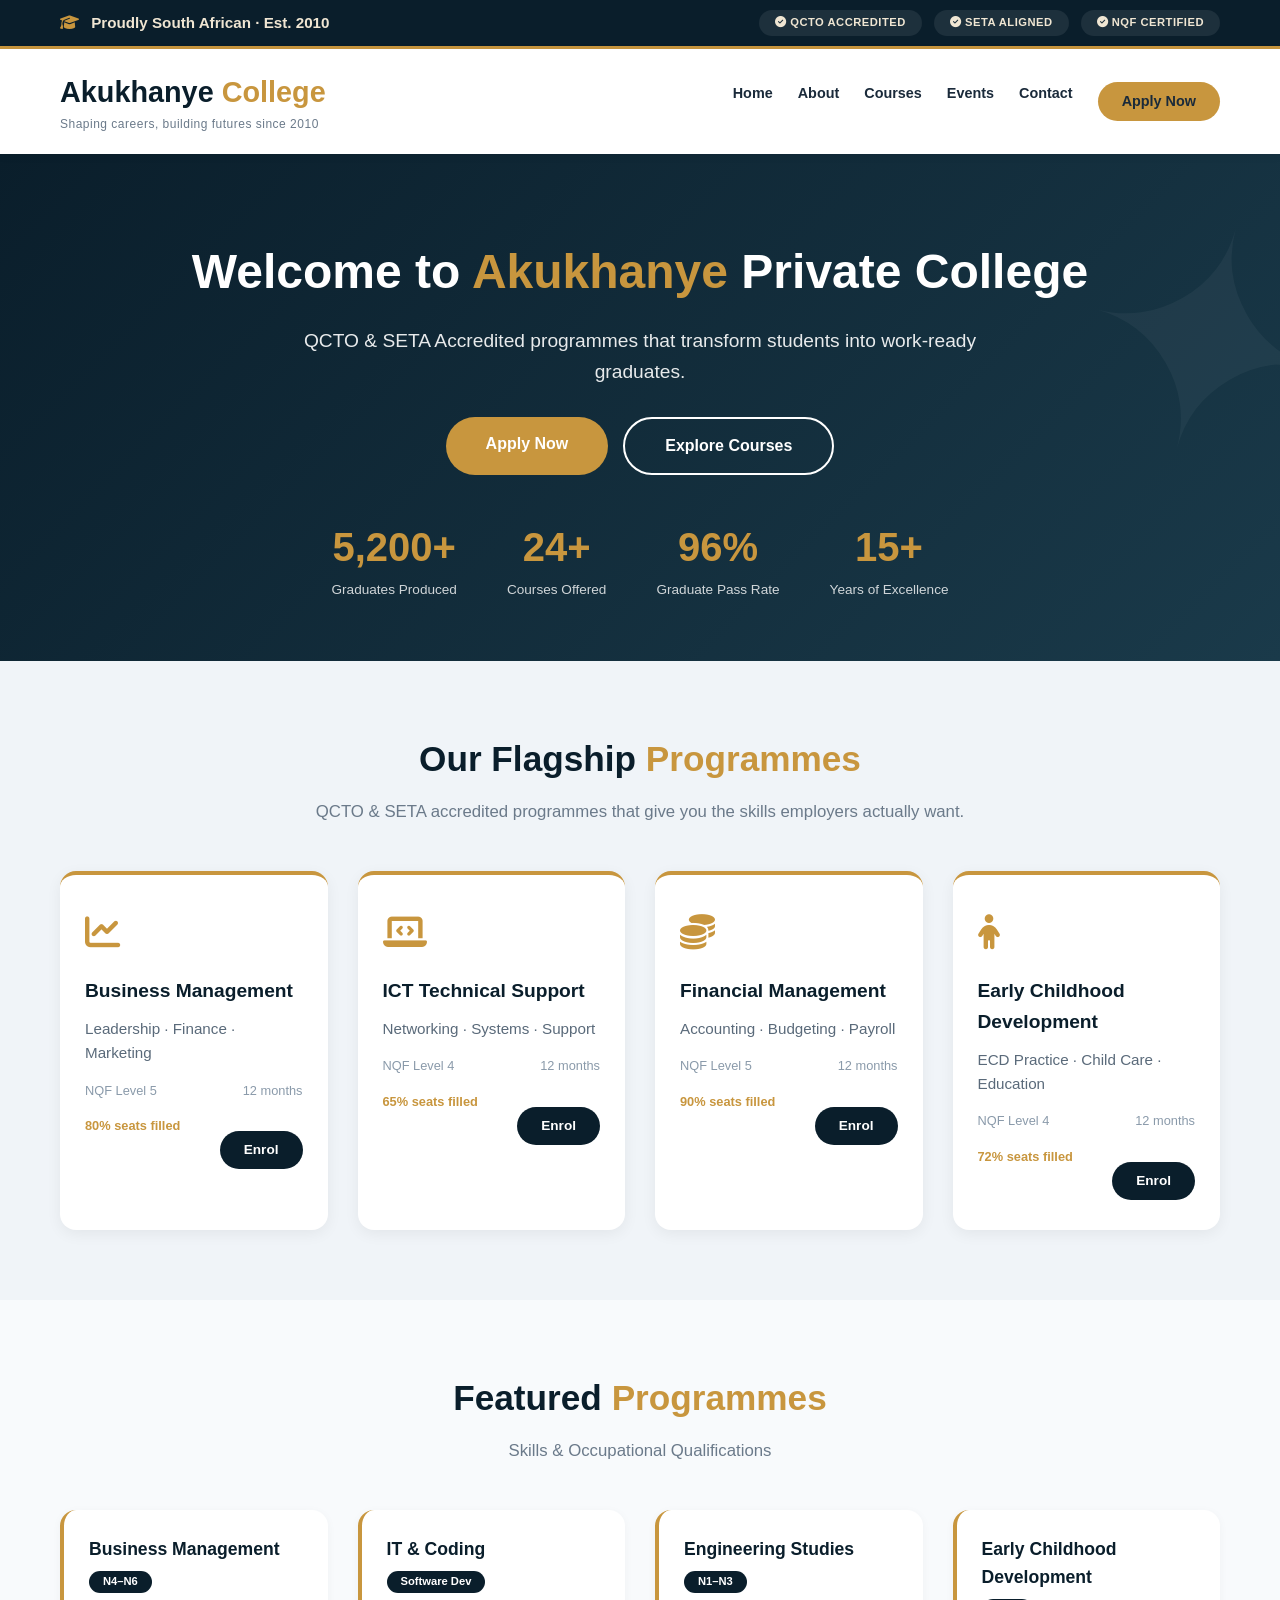
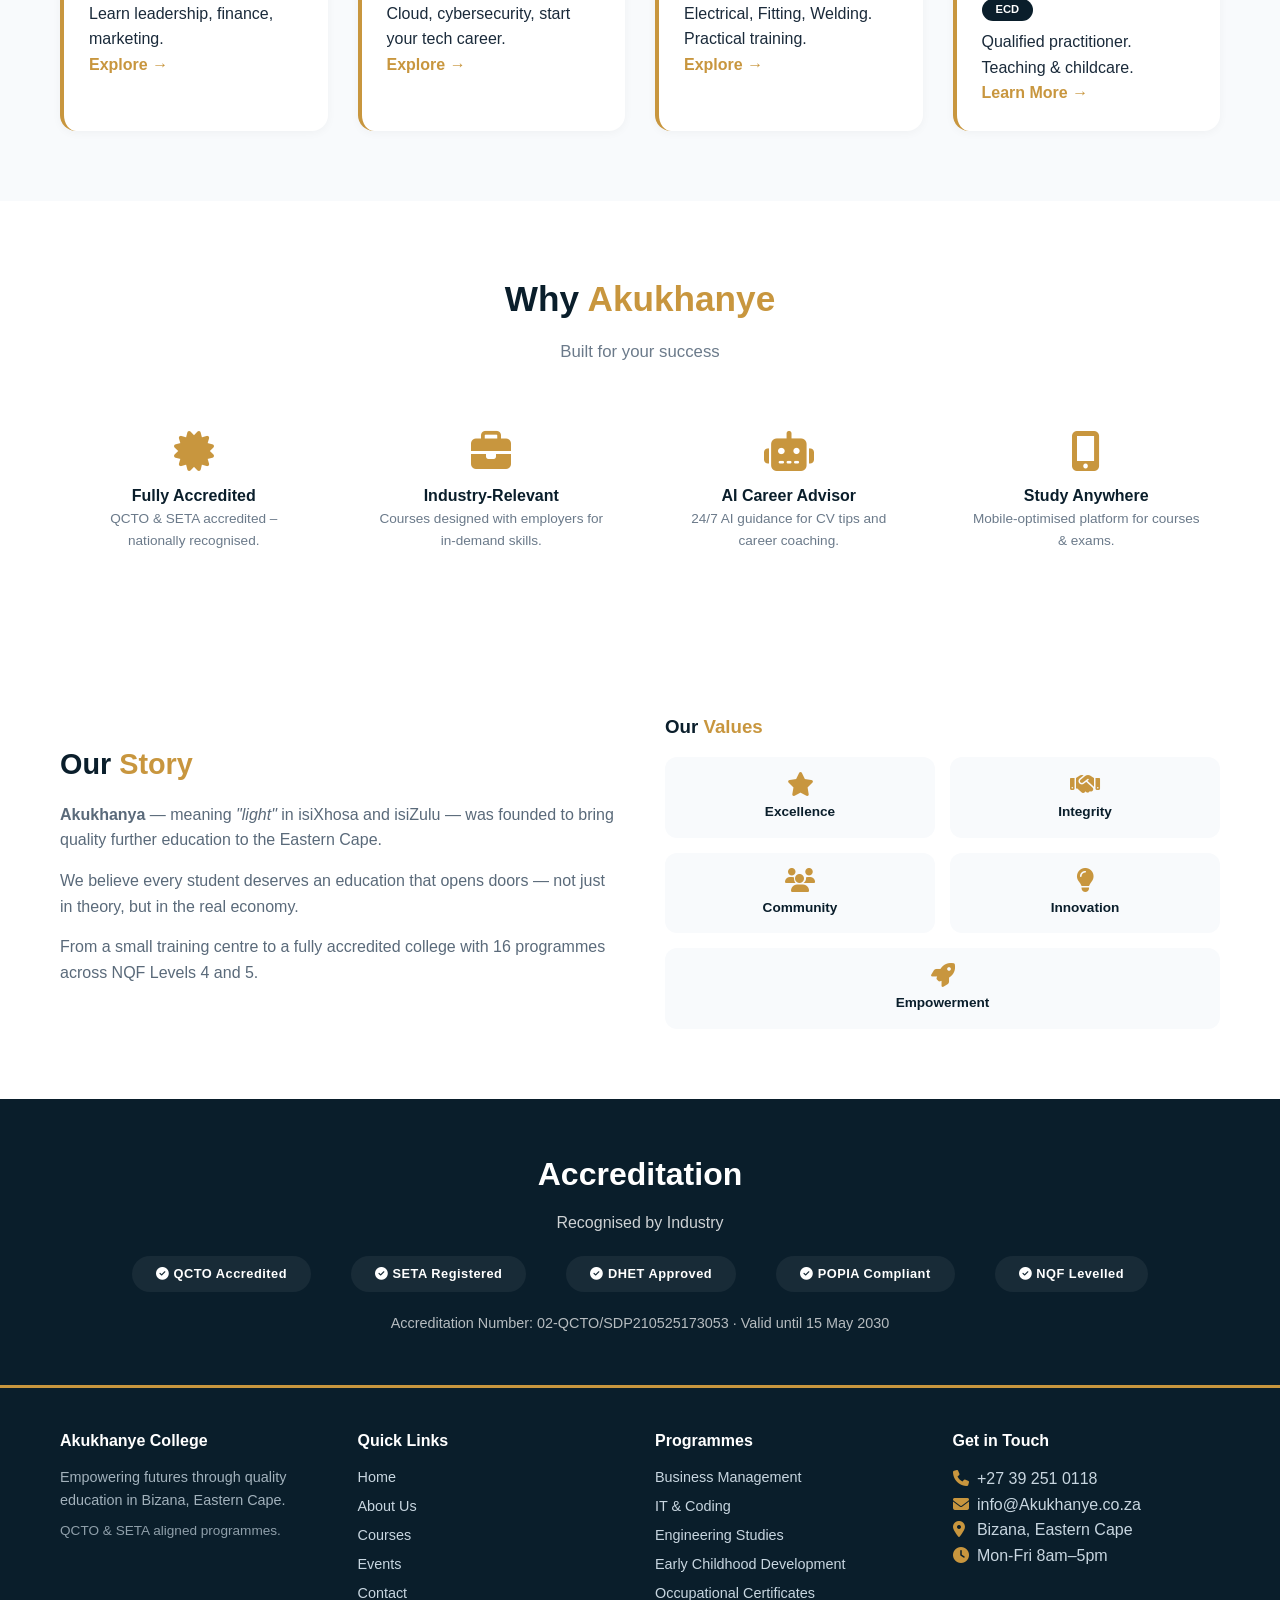
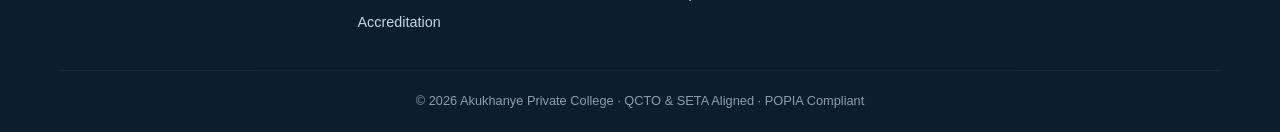
==== index.html @ 6bc245f5 "Initial commit: Akukhanye Private College website" ====
﻿<!DOCTYPE html>
<html lang="en">
<head>
    <meta charset="UTF-8" />
    <meta name="viewport" content="width=device-width, initial-scale=1.0" />
    <title>Akukhanye Private College · Est. 2010</title>
    <link rel="stylesheet" href="https://cdnjs.cloudflare.com/ajax/libs/font-awesome/6.5.0/css/all.min.css" />
    <style>
        * {
            margin: 0;
            padding: 0;
            box-sizing: border-box;
            font-family: 'Segoe UI', Tahoma, Geneva, Verdana, sans-serif;
        }

        body {
            background: #f0f4f8;
            color: #1a2a3a;
            line-height: 1.6;
        }

        .container {
            max-width: 1200px;
            margin: 0 auto;
            padding: 0 20px;
        }

        /* Top Bar */
        .top-bar {
            background: #0a1e2b;
            color: #f0e6d3;
            padding: 10px 0;
            border-bottom: 3px solid #c8963e;
        }

        .top-bar .container {
            display: flex;
            justify-content: space-between;
            align-items: center;
            flex-wrap: wrap;
            gap: 10px;
        }

        .top-bar .brand {
            font-weight: 700;
            font-size: 0.95rem;
        }

        .top-bar .brand i {
            color: #c8963e;
            margin-right: 8px;
        }

        .top-bar .badges {
            display: flex;
            gap: 12px;
            flex-wrap: wrap;
        }

        .top-bar .badges span {
            background: rgba(255, 255, 255, 0.08);
            padding: 4px 16px;
            border-radius: 20px;
            font-size: 0.7rem;
            font-weight: 600;
            text-transform: uppercase;
            letter-spacing: 0.5px;
        }

        /* Header */
        .header {
            background: white;
            padding: 20px 0;
            box-shadow: 0 2px 10px rgba(0,0,0,0.05);
            position: sticky;
            top: 0;
            z-index: 100;
        }

        .header .container {
            display: flex;
            justify-content: space-between;
            align-items: center;
            flex-wrap: wrap;
            gap: 15px;
        }

        .logo h1 {
            font-size: 1.8rem;
            font-weight: 800;
            color: #0a1e2b;
        }

        .logo span {
            color: #c8963e;
        }

        .logo .tagline {
            font-size: 0.75rem;
            color: #6b7a8a;
            letter-spacing: 0.5px;
        }

        .nav {
            display: flex;
            gap: 25px;
            flex-wrap: wrap;
        }

        .nav a {
            text-decoration: none;
            color: #1a2a3a;
            font-weight: 600;
            font-size: 0.9rem;
            transition: color 0.3s;
        }

        .nav a:hover {
            color: #c8963e;
        }

        .btn-primary {
            background: #c8963e;
            color: white;
            padding: 10px 28px;
            border: none;
            border-radius: 30px;
            font-weight: 700;
            font-size: 0.9rem;
            cursor: pointer;
            transition: background 0.3s;
            text-decoration: none;
            display: inline-block;
        }

        .btn-primary:hover {
            background: #b07d2a;
        }

        .btn-outline {
            background: transparent;
            color: #0a1e2b;
            padding: 10px 28px;
            border: 2px solid #c8963e;
            border-radius: 30px;
            font-weight: 700;
            font-size: 0.9rem;
            cursor: pointer;
            transition: all 0.3s;
            text-decoration: none;
            display: inline-block;
        }

        .btn-outline:hover {
            background: #c8963e;
            color: white;
        }

        /* Hero */
        .hero {
            background: linear-gradient(135deg, #0a1e2b 0%, #1a3a4a 100%);
            color: white;
            padding: 80px 0 60px;
            text-align: center;
            position: relative;
            overflow: hidden;
        }

        .hero::before {
            content: "✦";
            position: absolute;
            font-size: 300px;
            opacity: 0.04;
            right: -50px;
            top: -50px;
            transform: rotate(15deg);
        }

        .hero h2 {
            font-size: 3rem;
            font-weight: 800;
            margin-bottom: 15px;
            position: relative;
        }

        .hero h2 span {
            color: #c8963e;
        }

        .hero p {
            font-size: 1.2rem;
            max-width: 700px;
            margin: 0 auto 30px;
            opacity: 0.9;
        }

        .hero .stats {
            display: flex;
            justify-content: center;
            gap: 50px;
            flex-wrap: wrap;
            margin-top: 40px;
        }

        .hero .stat-item {
            text-align: center;
        }

        .hero .stat-item .number {
            font-size: 2.5rem;
            font-weight: 800;
            color: #c8963e;
        }

        .hero .stat-item .label {
            font-size: 0.85rem;
            opacity: 0.8;
        }

        .hero .cta-group {
            display: flex;
            gap: 15px;
            justify-content: center;
            flex-wrap: wrap;
            margin-top: 10px;
        }

        .hero .btn-primary {
            background: #c8963e;
            color: white;
            padding: 14px 40px;
            font-size: 1rem;
        }

        .hero .btn-primary:hover {
            background: #b07d2a;
        }

        .hero .btn-outline {
            border-color: white;
            color: white;
            padding: 14px 40px;
            font-size: 1rem;
        }

        .hero .btn-outline:hover {
            background: white;
            color: #0a1e2b;
        }

        /* Section */
        .section {
            padding: 70px 0;
        }

        .section-title {
            text-align: center;
            font-size: 2.2rem;
            font-weight: 800;
            margin-bottom: 12px;
            color: #0a1e2b;
        }

        .section-subtitle {
            text-align: center;
            color: #6b7a8a;
            max-width: 650px;
            margin: 0 auto 45px;
            font-size: 1.05rem;
        }

        /* Cards */
        .card-grid {
            display: grid;
            grid-template-columns: repeat(auto-fit, minmax(260px, 1fr));
            gap: 30px;
        }

        .card {
            background: white;
            border-radius: 16px;
            padding: 30px 25px;
            box-shadow: 0 4px 15px rgba(0,0,0,0.06);
            transition: transform 0.3s, box-shadow 0.3s;
            border-top: 4px solid #c8963e;
        }

        .card:hover {
            transform: translateY(-5px);
            box-shadow: 0 8px 30px rgba(0,0,0,0.1);
        }

        .card .icon {
            font-size: 2.2rem;
            color: #c8963e;
            margin-bottom: 15px;
        }

        .card h3 {
            font-size: 1.2rem;
            margin-bottom: 10px;
            color: #0a1e2b;
        }

        .card p {
            color: #5a6a7a;
            font-size: 0.95rem;
        }

        .card .meta {
            display: flex;
            justify-content: space-between;
            margin-top: 15px;
            font-size: 0.8rem;
            color: #8a9aaa;
        }

        .card .meta .fill {
            color: #c8963e;
            font-weight: 700;
        }

        .card .btn-sm {
            display: inline-block;
            margin-top: 15px;
            background: #0a1e2b;
            color: white;
            padding: 8px 24px;
            border-radius: 30px;
            text-decoration: none;
            font-size: 0.85rem;
            font-weight: 600;
            transition: background 0.3s;
        }

        .card .btn-sm:hover {
            background: #c8963e;
        }

        /* Features */
        .features {
            background: white;
        }

        .feature-grid {
            display: grid;
            grid-template-columns: repeat(auto-fit, minmax(200px, 1fr));
            gap: 30px;
        }

        .feature-item {
            text-align: center;
            padding: 20px;
        }

        .feature-item i {
            font-size: 2.5rem;
            color: #c8963e;
            margin-bottom: 12px;
        }

        .feature-item h4 {
            font-size: 1rem;
            color: #0a1e2b;
        }

        .feature-item p {
            font-size: 0.85rem;
            color: #6b7a8a;
        }

        /* Programmes */
        .programmes {
            background: #f8fafc;
        }

        .programme-card {
            background: white;
            border-radius: 16px;
            padding: 25px;
            box-shadow: 0 2px 10px rgba(0,0,0,0.04);
            border-left: 4px solid #c8963e;
        }

        .programme-card h3 {
            font-size: 1.1rem;
            color: #0a1e2b;
        }

        .programme-card .level {
            display: inline-block;
            background: #0a1e2b;
            color: white;
            padding: 2px 14px;
            border-radius: 20px;
            font-size: 0.7rem;
            font-weight: 700;
            margin: 8px 0;
        }

        /* About */
        .about {
            background: white;
        }

        .about-grid {
            display: grid;
            grid-template-columns: 1fr 1fr;
            gap: 50px;
            align-items: center;
        }

        .about-grid .text h3 {
            font-size: 1.8rem;
            color: #0a1e2b;
            margin-bottom: 15px;
        }

        .about-grid .text h3 span {
            color: #c8963e;
        }

        .about-grid .text p {
            color: #5a6a7a;
            margin-bottom: 15px;
        }

        .about-grid .values {
            display: grid;
            grid-template-columns: 1fr 1fr;
            gap: 15px;
        }

        .about-grid .values .val {
            background: #f8fafc;
            padding: 15px;
            border-radius: 12px;
            text-align: center;
        }

        .about-grid .values .val i {
            color: #c8963e;
            font-size: 1.5rem;
            margin-bottom: 5px;
        }

        .about-grid .values .val strong {
            display: block;
            font-size: 0.85rem;
            color: #0a1e2b;
        }

        /* Accreditation */
        .accred {
            background: #0a1e2b;
            color: white;
            padding: 50px 0;
            text-align: center;
        }

        .accred .badge-grid {
            display: flex;
            justify-content: center;
            gap: 40px;
            flex-wrap: wrap;
            margin-top: 20px;
        }

        .accred .badge-grid span {
            background: rgba(255,255,255,0.06);
            padding: 8px 24px;
            border-radius: 30px;
            font-size: 0.8rem;
            font-weight: 600;
            letter-spacing: 0.5px;
        }

        /* Footer */
        .footer {
            background: #0a1e2b;
            color: #c8d6e0;
            padding: 40px 0 20px;
            border-top: 3px solid #c8963e;
        }

        .footer-grid {
            display: grid;
            grid-template-columns: repeat(auto-fit, minmax(200px, 1fr));
            gap: 30px;
            margin-bottom: 30px;
        }

        .footer-grid h4 {
            color: white;
            font-size: 1rem;
            margin-bottom: 12px;
        }

        .footer-grid a {
            display: block;
            color: #c8d6e0;
            text-decoration: none;
            font-size: 0.9rem;
            margin-bottom: 6px;
            transition: color 0.3s;
        }

        .footer-grid a:hover {
            color: #c8963e;
        }

        .footer-grid .contact i {
            width: 20px;
            color: #c8963e;
        }

        .footer-bottom {
            border-top: 1px solid rgba(255,255,255,0.06);
            padding-top: 20px;
            text-align: center;
            font-size: 0.8rem;
            opacity: 0.7;
        }

        /* Responsive */
        @media (max-width: 768px) {
            .hero h2 {
                font-size: 2.2rem;
            }
            .about-grid {
                grid-template-columns: 1fr;
                gap: 30px;
            }
            .about-grid .values {
                grid-template-columns: 1fr 1fr;
            }
            .header .container {
                flex-direction: column;
                align-items: center;
            }
            .nav {
                justify-content: center;
            }
            .hero .stats {
                gap: 25px;
            }
        }

        @media (max-width: 480px) {
            .about-grid .values {
                grid-template-columns: 1fr;
            }
            .hero h2 {
                font-size: 1.8rem;
            }
            .top-bar .container {
                flex-direction: column;
                align-items: center;
                text-align: center;
            }
        }
    </style>
</head>
<body>
    <!-- Top Bar -->
    <div class="top-bar">
        <div class="container">
            <div class="brand">
                <i class="fas fa-graduation-cap"></i> Proudly South African · Est. 2010
            </div>
            <div class="badges">
                <span><i class="fas fa-check-circle"></i> QCTO Accredited</span>
                <span><i class="fas fa-check-circle"></i> SETA Aligned</span>
                <span><i class="fas fa-check-circle"></i> NQF Certified</span>
            </div>
        </div>
    </div>

    <!-- Header -->
    <header class="header">
        <div class="container">
            <div class="logo">
                <h1>Akukhanye <span>College</span></h1>
                <div class="tagline">Shaping careers, building futures since 2010</div>
            </div>
            <nav class="nav">
                <a href="#">Home</a>
                <a href="#">About</a>
                <a href="#">Courses</a>
                <a href="#">Events</a>
                <a href="#">Contact</a>
                <a href="#" class="btn-primary" style="padding: 8px 24px;">Apply Now</a>
            </nav>
        </div>
    </header>

    <!-- Hero -->
    <section class="hero">
        <div class="container">
            <h2>Welcome to <span>Akukhanye</span> Private College</h2>
            <p>QCTO &amp; SETA Accredited programmes that transform students into work-ready graduates.</p>
            <div class="cta-group">
                <a href="#" class="btn-primary">Apply Now</a>
                <a href="#" class="btn-outline">Explore Courses</a>
            </div>
            <div class="stats">
                <div class="stat-item">
                    <div class="number">5,200+</div>
                    <div class="label">Graduates Produced</div>
                </div>
                <div class="stat-item">
                    <div class="number">24+</div>
                    <div class="label">Courses Offered</div>
                </div>
                <div class="stat-item">
                    <div class="number">96%</div>
                    <div class="label">Graduate Pass Rate</div>
                </div>
                <div class="stat-item">
                    <div class="number">15+</div>
                    <div class="label">Years of Excellence</div>
                </div>
            </div>
        </div>
    </section>

    <!-- Flagship Programmes -->
    <section class="section">
        <div class="container">
            <h2 class="section-title">Our Flagship <span style="color:#c8963e;">Programmes</span></h2>
            <p class="section-subtitle">QCTO &amp; SETA accredited programmes that give you the skills employers actually want.</p>
            <div class="card-grid">
                <div class="card">
                    <div class="icon"><i class="fas fa-chart-line"></i></div>
                    <h3>Business Management</h3>
                    <p>Leadership · Finance · Marketing</p>
                    <div class="meta">
                        <span>NQF Level 5</span>
                        <span>12 months</span>
                    </div>
                    <div class="meta">
                        <span class="fill">80% seats filled</span>
                        <a href="#" class="btn-sm">Enrol</a>
                    </div>
                </div>
                <div class="card">
                    <div class="icon"><i class="fas fa-laptop-code"></i></div>
                    <h3>ICT Technical Support</h3>
                    <p>Networking · Systems · Support</p>
                    <div class="meta">
                        <span>NQF Level 4</span>
                        <span>12 months</span>
                    </div>
                    <div class="meta">
                        <span class="fill">65% seats filled</span>
                        <a href="#" class="btn-sm">Enrol</a>
                    </div>
                </div>
                <div class="card">
                    <div class="icon"><i class="fas fa-coins"></i></div>
                    <h3>Financial Management</h3>
                    <p>Accounting · Budgeting · Payroll</p>
                    <div class="meta">
                        <span>NQF Level 5</span>
                        <span>12 months</span>
                    </div>
                    <div class="meta">
                        <span class="fill">90% seats filled</span>
                        <a href="#" class="btn-sm">Enrol</a>
                    </div>
                </div>
                <div class="card">
                    <div class="icon"><i class="fas fa-child"></i></div>
                    <h3>Early Childhood Development</h3>
                    <p>ECD Practice · Child Care · Education</p>
                    <div class="meta">
                        <span>NQF Level 4</span>
                        <span>12 months</span>
                    </div>
                    <div class="meta">
                        <span class="fill">72% seats filled</span>
                        <a href="#" class="btn-sm">Enrol</a>
                    </div>
                </div>
            </div>
        </div>
    </section>

    <!-- Featured Programmes -->
    <section class="section" style="background:#f8fafc;">
        <div class="container">
            <h2 class="section-title">Featured <span style="color:#c8963e;">Programmes</span></h2>
            <p class="section-subtitle">Skills &amp; Occupational Qualifications</p>
            <div class="card-grid">
                <div class="programme-card">
                    <h3>Business Management</h3>
                    <span class="level">N4–N6</span>
                    <p>Learn leadership, finance, marketing.</p>
                    <a href="#" style="color:#c8963e; font-weight:600; text-decoration:none;">Explore →</a>
                </div>
                <div class="programme-card">
                    <h3>IT &amp; Coding</h3>
                    <span class="level">Software Dev</span>
                    <p>Cloud, cybersecurity, start your tech career.</p>
                    <a href="#" style="color:#c8963e; font-weight:600; text-decoration:none;">Explore →</a>
                </div>
                <div class="programme-card">
                    <h3>Engineering Studies</h3>
                    <span class="level">N1–N3</span>
                    <p>Electrical, Fitting, Welding. Practical training.</p>
                    <a href="#" style="color:#c8963e; font-weight:600; text-decoration:none;">Explore →</a>
                </div>
                <div class="programme-card">
                    <h3>Early Childhood Development</h3>
                    <span class="level">ECD</span>
                    <p>Qualified practitioner. Teaching &amp; childcare.</p>
                    <a href="#" style="color:#c8963e; font-weight:600; text-decoration:none;">Learn More →</a>
                </div>
            </div>
        </div>
    </section>

    <!-- Why Akukhanye -->
    <section class="section features">
        <div class="container">
            <h2 class="section-title">Why <span style="color:#c8963e;">Akukhanye</span></h2>
            <p class="section-subtitle">Built for your success</p>
            <div class="feature-grid">
                <div class="feature-item">
                    <i class="fas fa-certificate"></i>
                    <h4>Fully Accredited</h4>
                    <p>QCTO &amp; SETA accredited – nationally recognised.</p>
                </div>
                <div class="feature-item">
                    <i class="fas fa-briefcase"></i>
                    <h4>Industry-Relevant</h4>
                    <p>Courses designed with employers for in-demand skills.</p>
                </div>
                <div class="feature-item">
                    <i class="fas fa-robot"></i>
                    <h4>AI Career Advisor</h4>
                    <p>24/7 AI guidance for CV tips and career coaching.</p>
                </div>
                <div class="feature-item">
                    <i class="fas fa-mobile-alt"></i>
                    <h4>Study Anywhere</h4>
                    <p>Mobile-optimised platform for courses &amp; exams.</p>
                </div>
            </div>
        </div>
    </section>

    <!-- About / Our Story -->
    <section class="section about">
        <div class="container">
            <div class="about-grid">
                <div class="text">
                    <h3>Our <span>Story</span></h3>
                    <p><strong>Akukhanya</strong> — meaning <em>"light"</em> in isiXhosa and isiZulu — was founded to bring quality further education to the Eastern Cape.</p>
                    <p>We believe every student deserves an education that opens doors — not just in theory, but in the real economy.</p>
                    <p>From a small training centre to a fully accredited college with 16 programmes across NQF Levels 4 and 5.</p>
                </div>
                <div>
                    <h3 style="color:#0a1e2b; margin-bottom:15px;">Our <span style="color:#c8963e;">Values</span></h3>
                    <div class="values">
                        <div class="val"><i class="fas fa-star"></i><strong>Excellence</strong></div>
                        <div class="val"><i class="fas fa-handshake"></i><strong>Integrity</strong></div>
                        <div class="val"><i class="fas fa-users"></i><strong>Community</strong></div>
                        <div class="val"><i class="fas fa-lightbulb"></i><strong>Innovation</strong></div>
                        <div class="val" style="grid-column: span 2;"><i class="fas fa-rocket"></i><strong>Empowerment</strong></div>
                    </div>
                </div>
            </div>
        </div>
    </section>

    <!-- Accreditation -->
    <section class="accred">
        <div class="container">
            <h2 style="color:white; font-size:2rem;">Accreditation</h2>
            <p style="opacity:0.8; max-width:600px; margin:10px auto 20px;">Recognised by Industry</p>
            <div class="badge-grid">
                <span><i class="fas fa-check-circle"></i> QCTO Accredited</span>
                <span><i class="fas fa-check-circle"></i> SETA Registered</span>
                <span><i class="fas fa-check-circle"></i> DHET Approved</span>
                <span><i class="fas fa-check-circle"></i> POPIA Compliant</span>
                <span><i class="fas fa-check-circle"></i> NQF Levelled</span>
            </div>
            <p style="margin-top:20px; font-size:0.9rem; opacity:0.7;">Accreditation Number: 02-QCTO/SDP210525173053 · Valid until 15 May 2030</p>
        </div>
    </section>

    <!-- Footer -->
    <footer class="footer">
        <div class="container">
            <div class="footer-grid">
                <div>
                    <h4>Akukhanye College</h4>
                    <p style="font-size:0.9rem; opacity:0.8;">Empowering futures through quality education in Bizana, Eastern Cape.</p>
                    <p style="margin-top:8px; font-size:0.85rem; opacity:0.7;">QCTO &amp; SETA aligned programmes.</p>
                </div>
                <div>
                    <h4>Quick Links</h4>
                    <a href="#">Home</a>
                    <a href="#">About Us</a>
                    <a href="#">Courses</a>
                    <a href="#">Events</a>
                    <a href="#">Contact</a>
                    <a href="#">Accreditation</a>
                </div>
                <div>
                    <h4>Programmes</h4>
                    <a href="#">Business Management</a>
                    <a href="#">IT &amp; Coding</a>
                    <a href="#">Engineering Studies</a>
                    <a href="#">Early Childhood Development</a>
                    <a href="#">Occupational Certificates</a>
                </div>
                <div class="contact">
                    <h4>Get in Touch</h4>
                    <p><i class="fas fa-phone"></i> +27 39 251 0118</p>
                    <p><i class="fas fa-envelope"></i> info@Akukhanye.co.za</p>
                    <p><i class="fas fa-map-marker-alt"></i> Bizana, Eastern Cape</p>
                    <p><i class="fas fa-clock"></i> Mon-Fri 8am–5pm</p>
                </div>
            </div>
            <div class="footer-bottom">
                &copy; 2026 Akukhanye Private College · QCTO &amp; SETA Aligned · POPIA Compliant
            </div>
        </div>
    </footer>
</body>
</html>
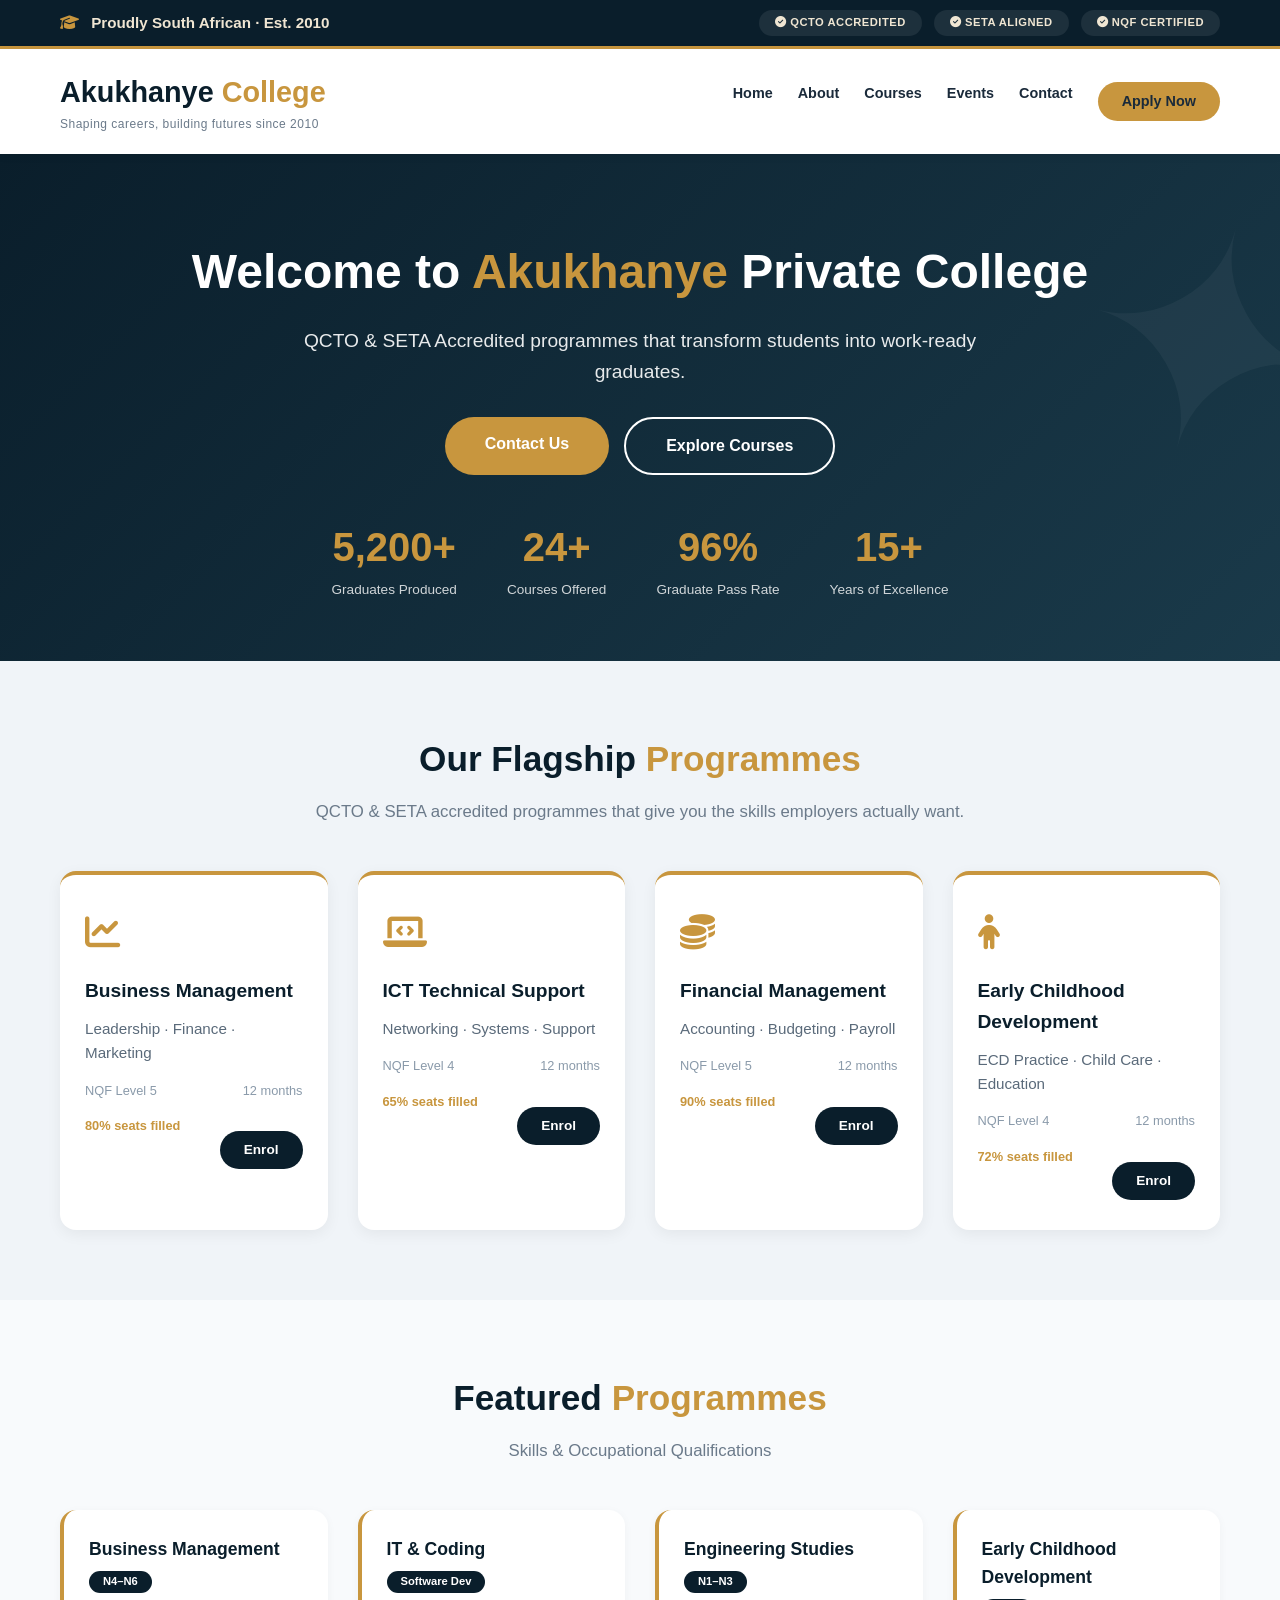
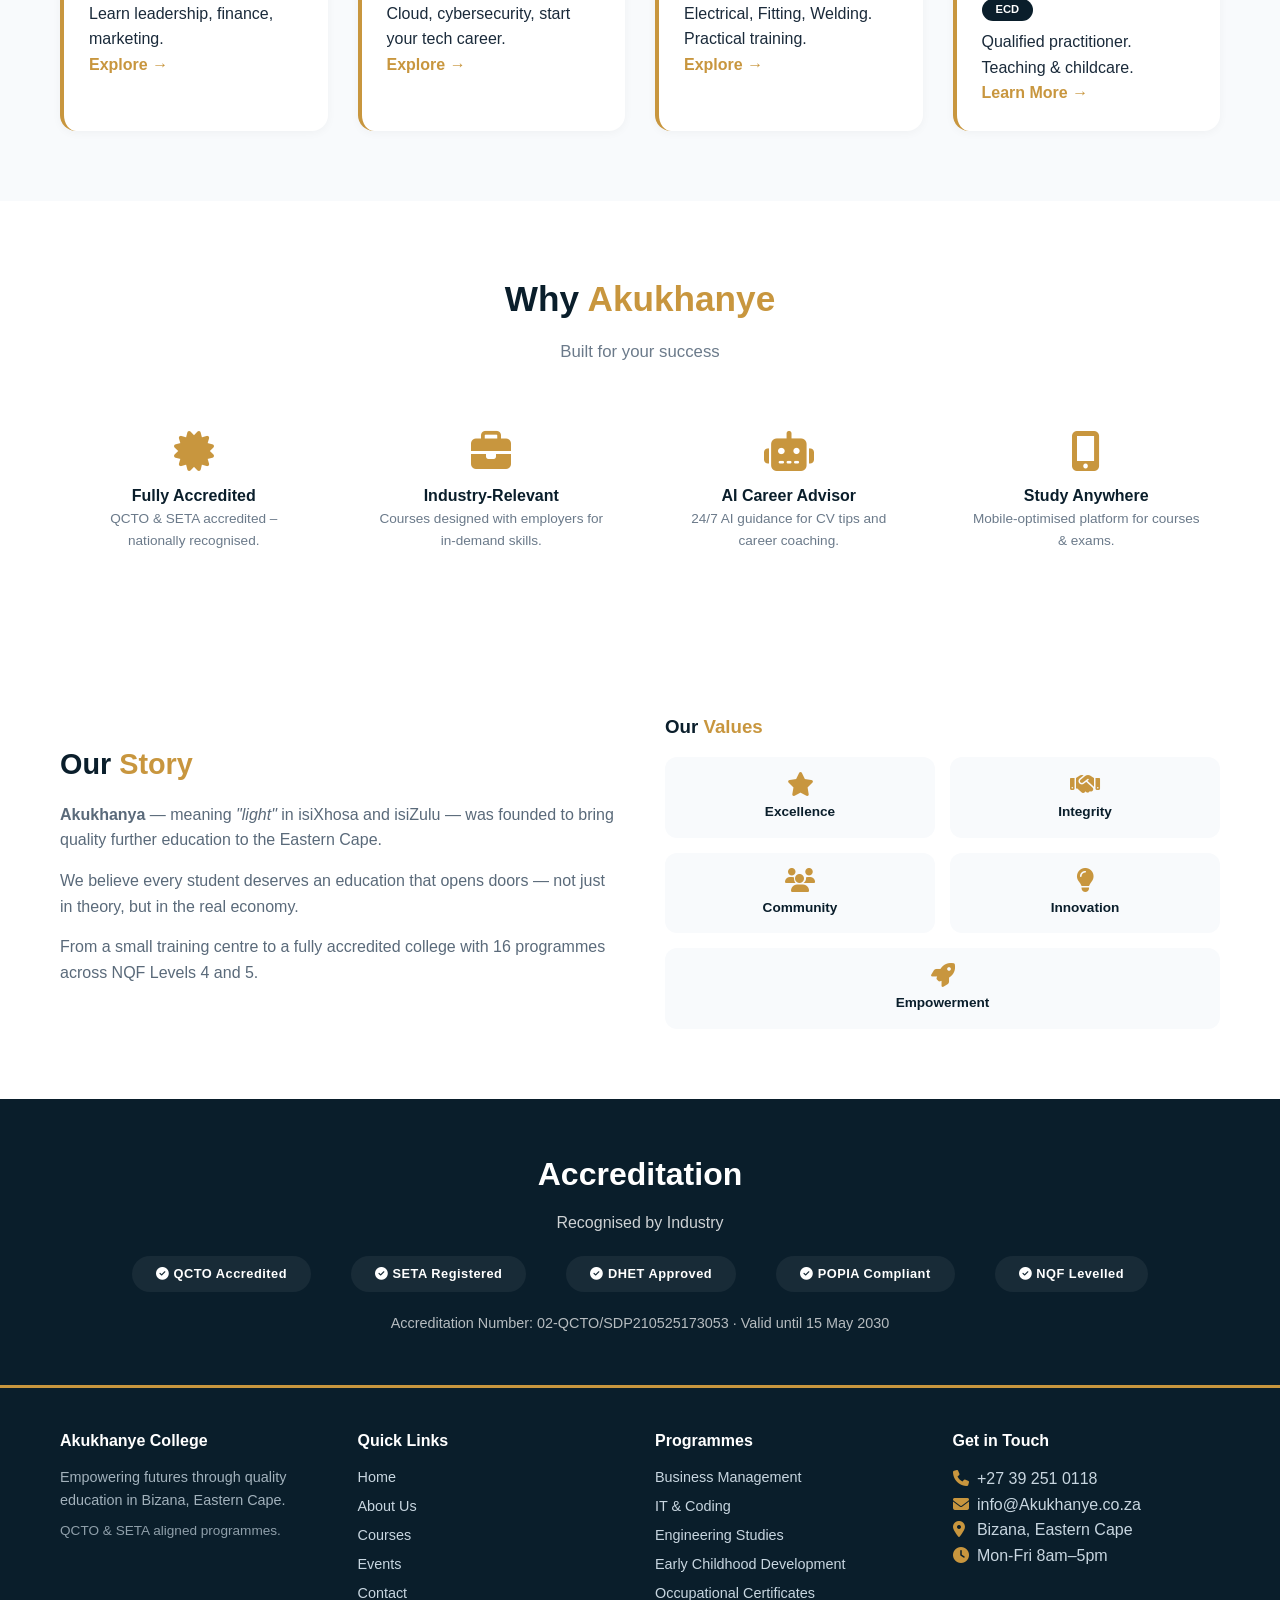
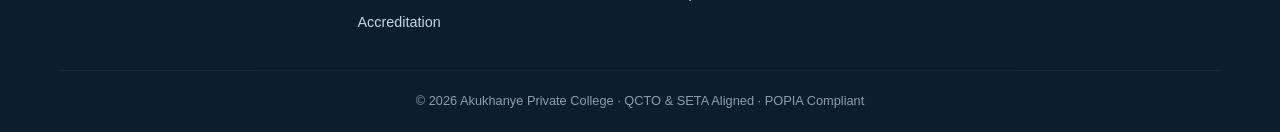
==== commit 68e75f34: "Removed application forms and buttons. Site is now purely informational (Showcase mode)." ====
--- a/index.html
+++ b/index.html
@@ -1,6 +1,8 @@
 ﻿<!DOCTYPE html>
 <html lang="en">
 <head>
+    <meta name="google-site-verification" content="SBzq71vapb-gL7c7wVCCyEx3n68URjXwC7k7rozw83k" />
+    
     <meta charset="UTF-8" />
     <meta name="viewport" content="width=device-width, initial-scale=1.0" />
     <title>Akukhanye Private College · Est. 2010</title>
@@ -584,11 +586,11 @@
                 <div class="tagline">Shaping careers, building futures since 2010</div>
             </div>
             <nav class="nav">
-                <a href="#">Home</a>
-                <a href="#">About</a>
-                <a href="#">Courses</a>
+                <a href="index.html">Home</a>
+                <a href="about.html">About</a>
+                <a href="courses.html">Courses</a>
                 <a href="#">Events</a>
-                <a href="#">Contact</a>
+                <a href="contact.html">Contact</a>
                 <a href="#" class="btn-primary" style="padding: 8px 24px;">Apply Now</a>
             </nav>
         </div>
@@ -600,7 +602,7 @@
             <h2>Welcome to <span>Akukhanye</span> Private College</h2>
             <p>QCTO &amp; SETA Accredited programmes that transform students into work-ready graduates.</p>
             <div class="cta-group">
-                <a href="#" class="btn-primary">Apply Now</a>
+                <a href="contact.html" class="btn-primary">Contact Us</a>
                 <a href="#" class="btn-outline">Explore Courses</a>
             </div>
             <div class="stats">
@@ -640,7 +642,7 @@
                     </div>
                     <div class="meta">
                         <span class="fill">80% seats filled</span>
-                        <a href="#" class="btn-sm">Enrol</a>
+                        <a href="apply.html" class="btn-sm">Enrol</a>
                     </div>
                 </div>
                 <div class="card">
@@ -653,7 +655,7 @@
                     </div>
                     <div class="meta">
                         <span class="fill">65% seats filled</span>
-                        <a href="#" class="btn-sm">Enrol</a>
+                        <a href="apply.html" class="btn-sm">Enrol</a>
                     </div>
                 </div>
                 <div class="card">
@@ -666,7 +668,7 @@
                     </div>
                     <div class="meta">
                         <span class="fill">90% seats filled</span>
-                        <a href="#" class="btn-sm">Enrol</a>
+                        <a href="apply.html" class="btn-sm">Enrol</a>
                     </div>
                 </div>
                 <div class="card">
@@ -679,7 +681,7 @@
                     </div>
                     <div class="meta">
                         <span class="fill">72% seats filled</span>
-                        <a href="#" class="btn-sm">Enrol</a>
+                        <a href="apply.html" class="btn-sm">Enrol</a>
                     </div>
                 </div>
             </div>
@@ -696,25 +698,25 @@
                     <h3>Business Management</h3>
                     <span class="level">N4–N6</span>
                     <p>Learn leadership, finance, marketing.</p>
-                    <a href="#" style="color:#c8963e; font-weight:600; text-decoration:none;">Explore →</a>
+                    <a href="courses.html" style="color:#c8963e; font-weight:600; text-decoration:none;">Explore →</a>
                 </div>
                 <div class="programme-card">
                     <h3>IT &amp; Coding</h3>
                     <span class="level">Software Dev</span>
                     <p>Cloud, cybersecurity, start your tech career.</p>
-                    <a href="#" style="color:#c8963e; font-weight:600; text-decoration:none;">Explore →</a>
+                    <a href="courses.html" style="color:#c8963e; font-weight:600; text-decoration:none;">Explore →</a>
                 </div>
                 <div class="programme-card">
                     <h3>Engineering Studies</h3>
                     <span class="level">N1–N3</span>
                     <p>Electrical, Fitting, Welding. Practical training.</p>
-                    <a href="#" style="color:#c8963e; font-weight:600; text-decoration:none;">Explore →</a>
+                    <a href="courses.html" style="color:#c8963e; font-weight:600; text-decoration:none;">Explore →</a>
                 </div>
                 <div class="programme-card">
                     <h3>Early Childhood Development</h3>
                     <span class="level">ECD</span>
                     <p>Qualified practitioner. Teaching &amp; childcare.</p>
-                    <a href="#" style="color:#c8963e; font-weight:600; text-decoration:none;">Learn More →</a>
+                    <a href="courses.html" style="color:#c8963e; font-weight:600; text-decoration:none;">Learn More →</a>
                 </div>
             </div>
         </div>
@@ -801,11 +803,11 @@
                 </div>
                 <div>
                     <h4>Quick Links</h4>
-                    <a href="#">Home</a>
+                    <a href="index.html">Home</a>
                     <a href="#">About Us</a>
-                    <a href="#">Courses</a>
+                    <a href="courses.html">Courses</a>
                     <a href="#">Events</a>
-                    <a href="#">Contact</a>
+                    <a href="contact.html">Contact</a>
                     <a href="#">Accreditation</a>
                 </div>
                 <div>
@@ -831,3 +833,6 @@
     </footer>
 </body>
 </html>
+
+
+
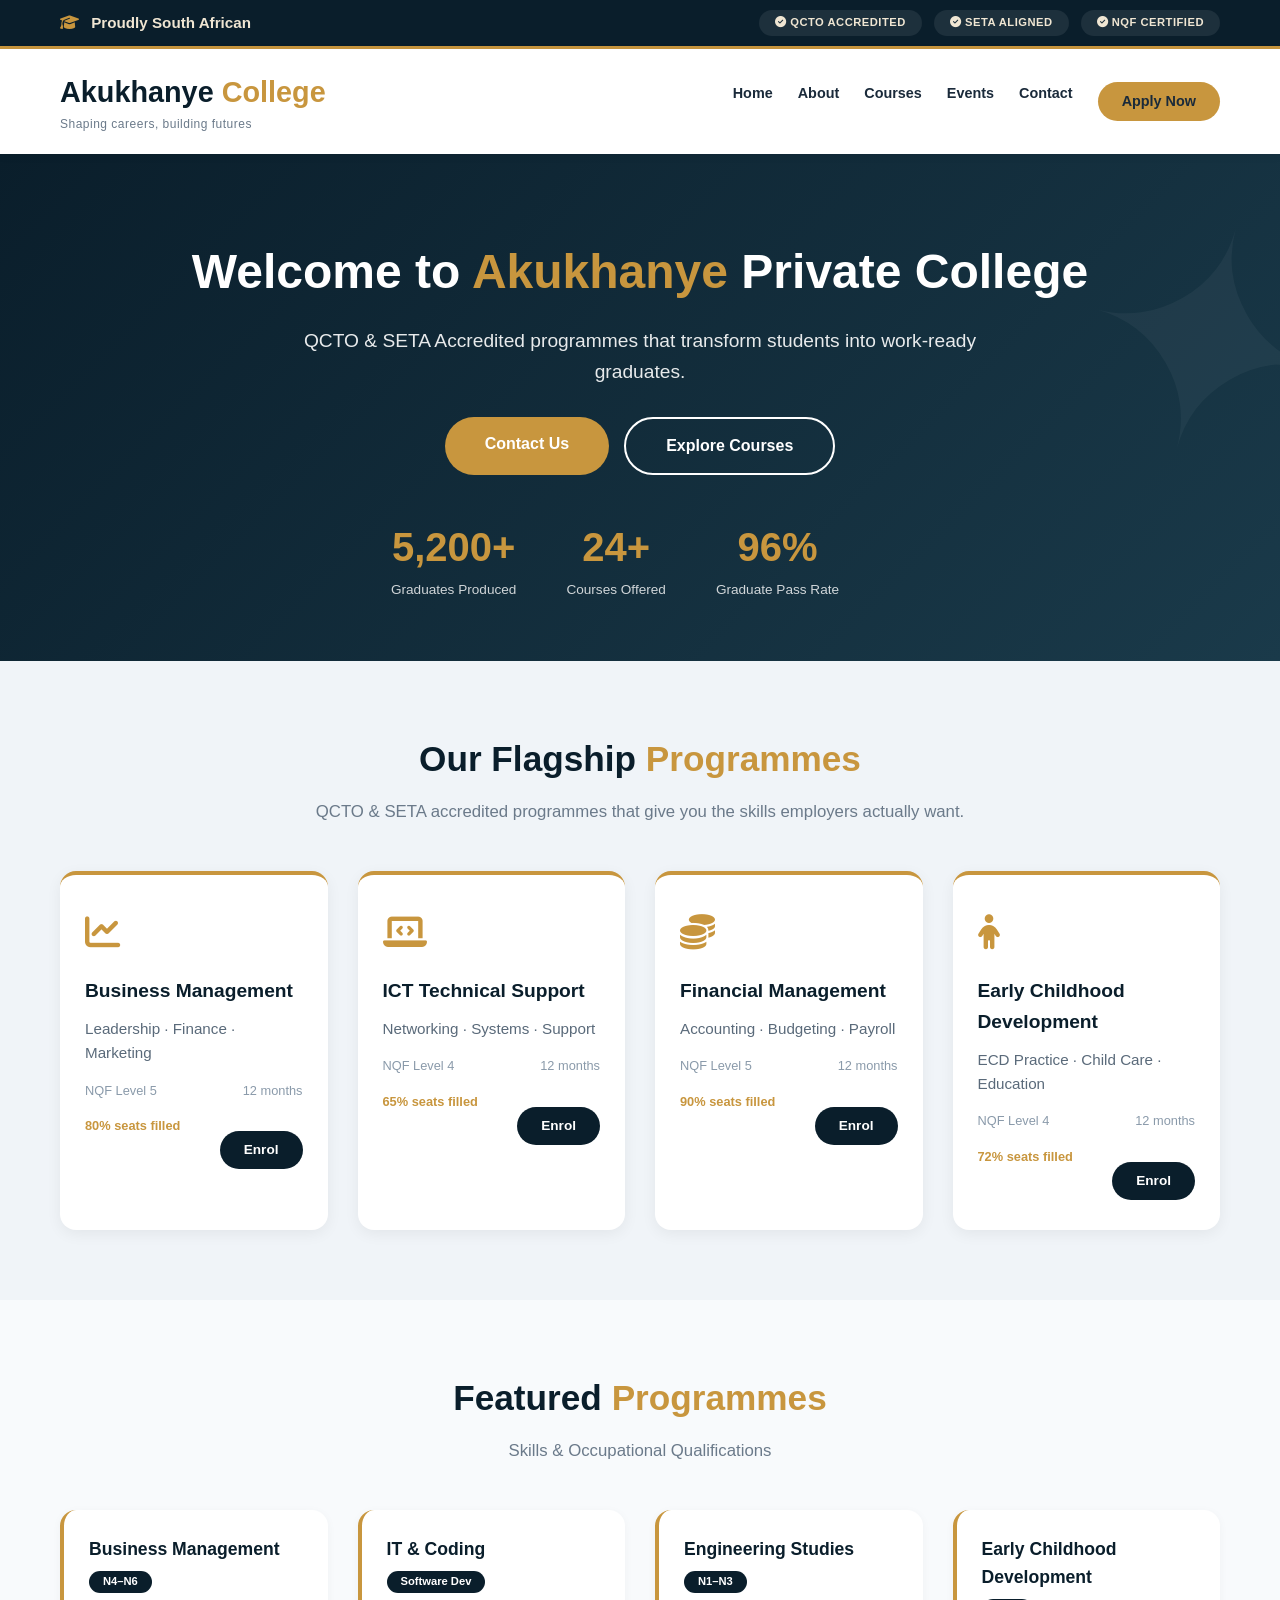
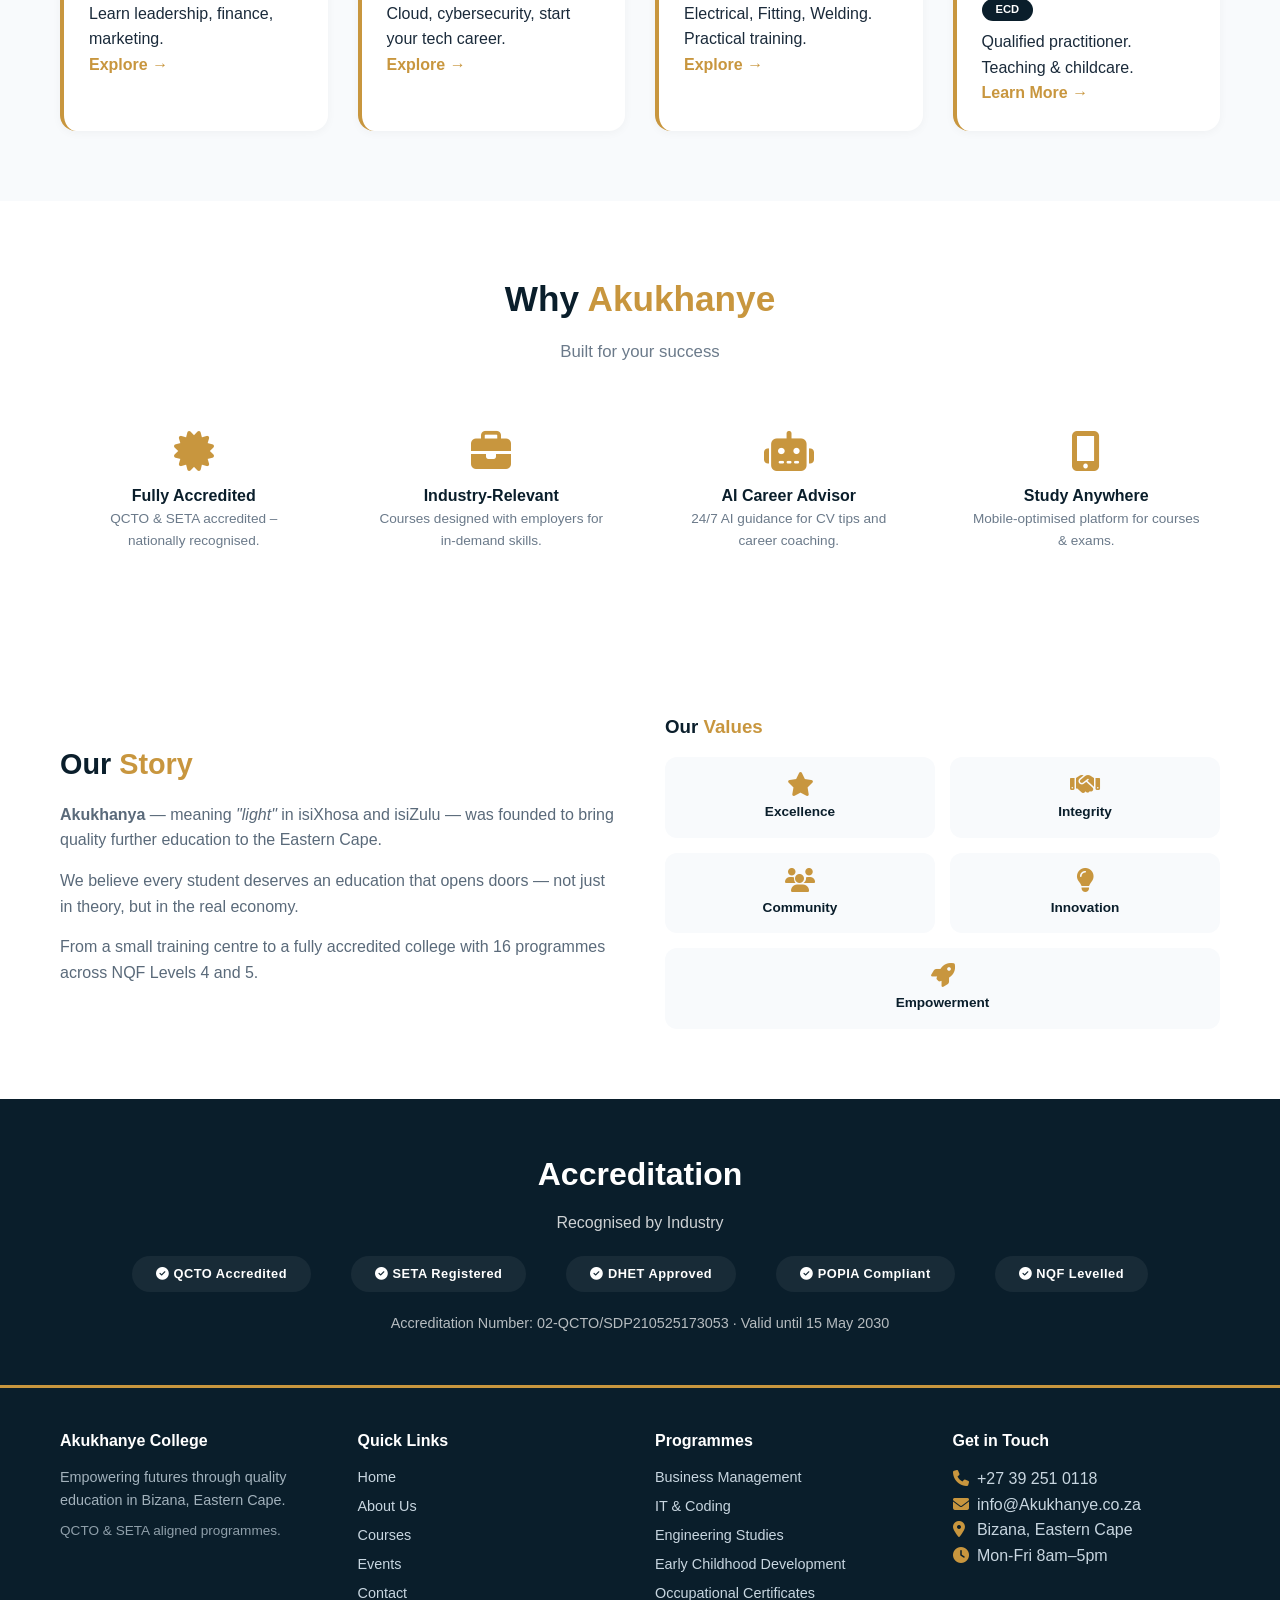
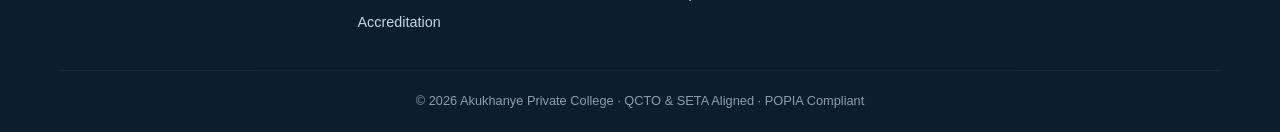
==== commit 7a74c941: "Removed 'Est. 2010' and 'since 2010' text from all pages" ====
--- a/index.html
+++ b/index.html
@@ -568,7 +568,7 @@
     <div class="top-bar">
         <div class="container">
             <div class="brand">
-                <i class="fas fa-graduation-cap"></i> Proudly South African · Est. 2010
+                <i class="fas fa-graduation-cap"></i> Proudly South African
             </div>
             <div class="badges">
                 <span><i class="fas fa-check-circle"></i> QCTO Accredited</span>
@@ -583,7 +583,7 @@
         <div class="container">
             <div class="logo">
                 <h1>Akukhanye <span>College</span></h1>
-                <div class="tagline">Shaping careers, building futures since 2010</div>
+                <div class="tagline">Shaping careers, building futures</div>
             </div>
             <nav class="nav">
                 <a href="index.html">Home</a>
@@ -619,8 +619,7 @@
                     <div class="label">Graduate Pass Rate</div>
                 </div>
                 <div class="stat-item">
-                    <div class="number">15+</div>
-                    <div class="label">Years of Excellence</div>
+                    
                 </div>
             </div>
         </div>
